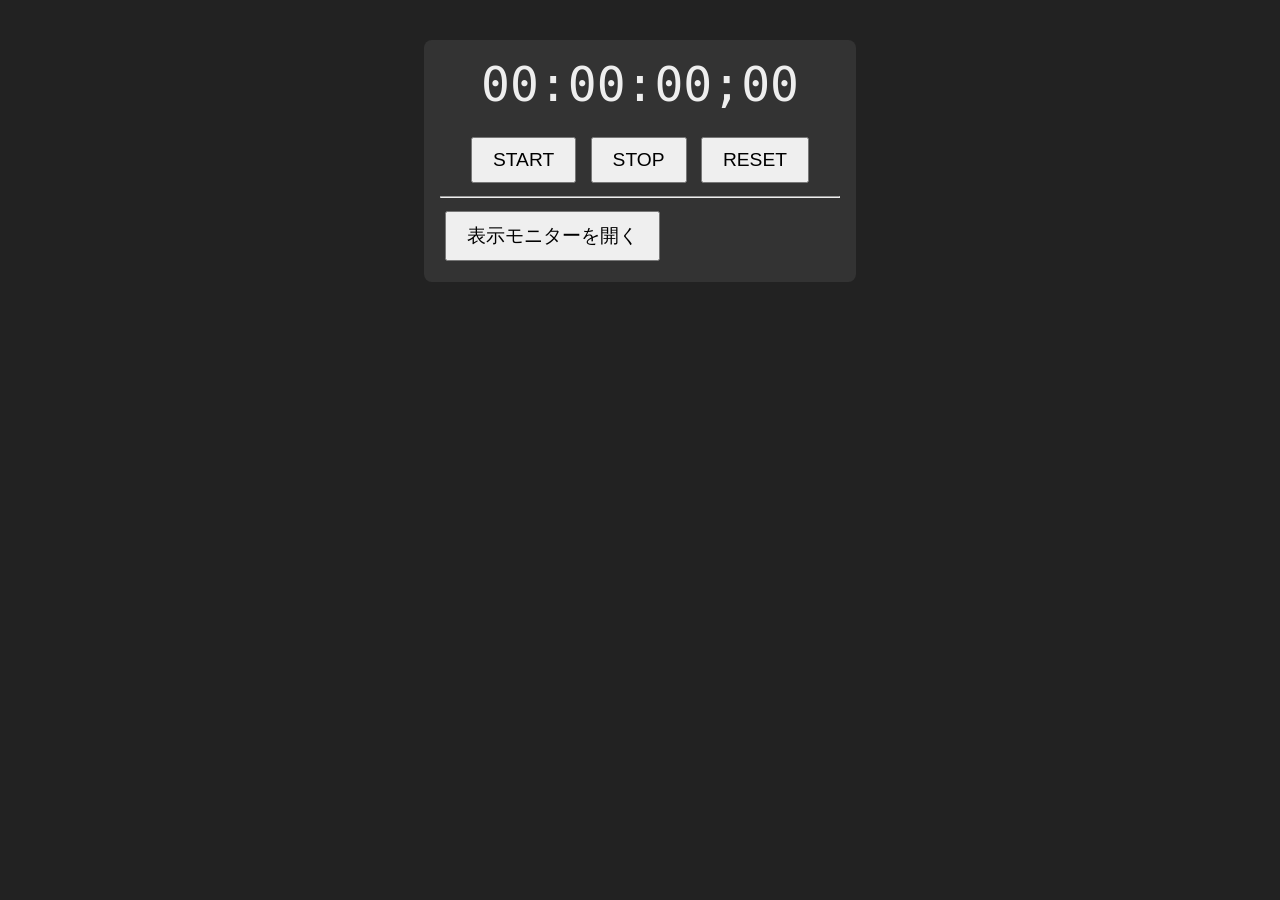
==== frontend/index.html @ d266b207 "first commit" ====
<!DOCTYPE html>
<html lang="ja">

<head>
    <meta charset="UTF-8">
    <title>Controller - Broadcast Timer</title>
    <style>
        body {
            background: #222;
            color: #eee;
            font-family: sans-serif;
            padding: 2rem;
        }

        .panel {
            background: #333;
            padding: 1rem;
            border-radius: 8px;
            max-width: 400px;
            margin: auto;
        }

        button {
            padding: 10px 20px;
            font-size: 1.2rem;
            cursor: pointer;
            margin: 5px;
        }

        .timecode {
            font-size: 3rem;
            font-family: monospace;
            text-align: center;
            margin-bottom: 20px;
        }
    </style>
</head>

<body>
    <div class="panel">
        <div class="timecode" id="preview">00:00:00:00</div>
        <div style="text-align: center;">
            <button onclick="timerApp.sendAction('running')">START</button>
            <button onclick="timerApp.sendAction('stopped')">STOP</button>
            <button onclick="resetTimer()">RESET</button>
        </div>
        <hr>
        <button onclick="window.open('monitor.html', '_blank', 'width=800,height=600')">表示モニターを開く</button>
    </div>

    <script src="app.js"></script>
    <script>
        const API_URL = "wss://YOUR_API_ID.execute-api.REGION.amazonaws.com/prod";
        const previewEl = document.getElementById('preview');
        const timerApp = new BroadcastTimer(API_URL);

        function updatePreview() {
            previewEl.innerText = timerApp.formatTimecode(timerApp.getCurrentFrame());
            requestAnimationFrame(updatePreview);
        }

        function resetTimer() {
            timerApp.state.baseFrames = 0;
            timerApp.sendAction('reset');
        }

        requestAnimationFrame(updatePreview);
    </script>
</body>

</html>
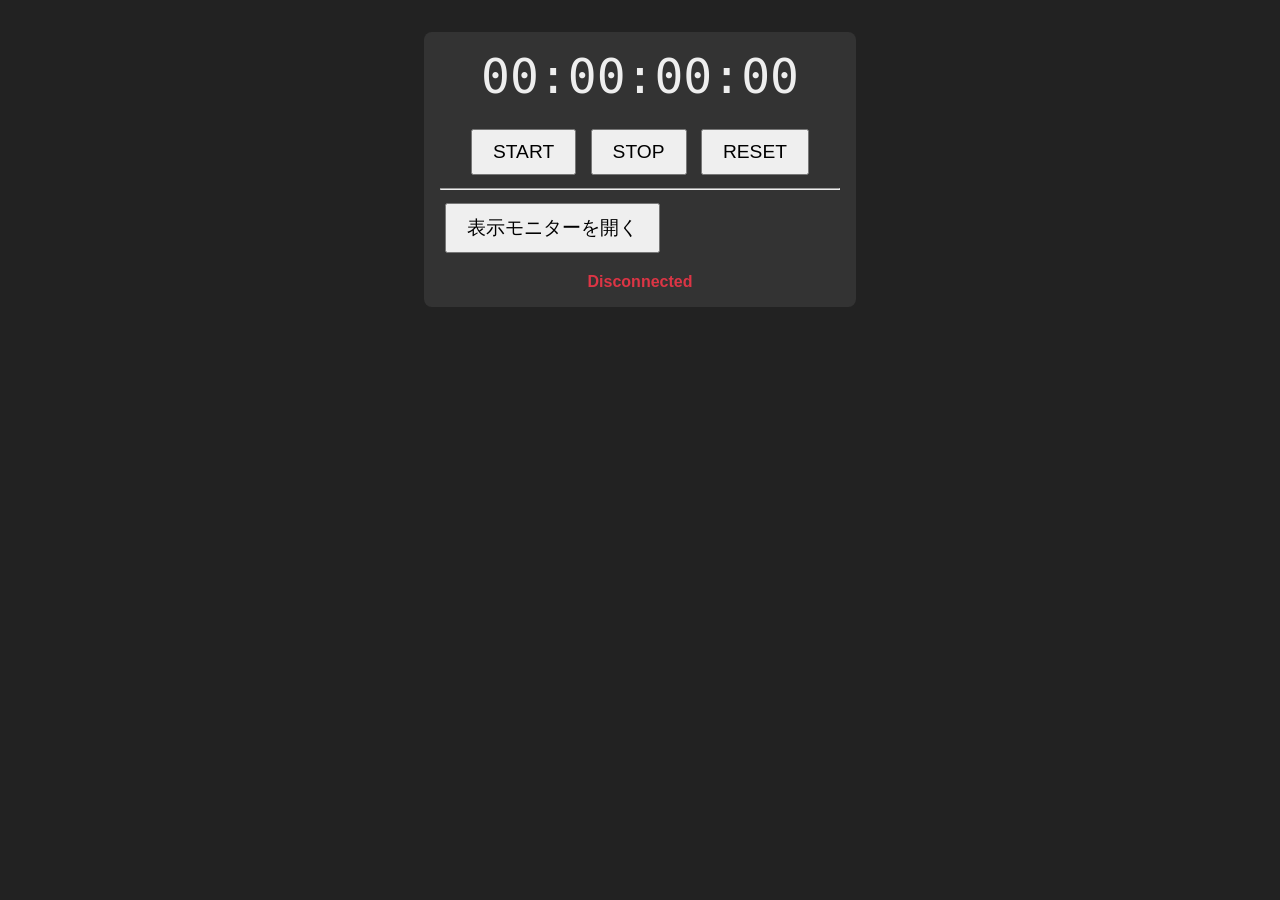
==== commit 7b3ccb46: "フロントエンドファイルを区分け" ====
--- a/frontend/index.html
+++ b/frontend/index.html
@@ -1,71 +1,30 @@
 <!DOCTYPE html>
-<html lang="ja">
-
+<html lang="ja"> <!--[cite: 2] -->
 <head>
-    <meta charset="UTF-8">
-    <title>Controller - Broadcast Timer</title>
-    <style>
-        body {
-            background: #222;
-            color: #eee;
-            font-family: sans-serif;
-            padding: 2rem;
-        }
-
-        .panel {
-            background: #333;
-            padding: 1rem;
-            border-radius: 8px;
-            max-width: 400px;
-            margin: auto;
-        }
-
-        button {
-            padding: 10px 20px;
-            font-size: 1.2rem;
-            cursor: pointer;
-            margin: 5px;
-        }
-
-        .timecode {
-            font-size: 3rem;
-            font-family: monospace;
-            text-align: center;
-            margin-bottom: 20px;
-        }
-    </style>
+    <meta charset="UTF-8"> <!--[cite: 2] -->
+    <title>Controller - Broadcast Timer</title> <!--[cite: 2] -->
+    <!-- 共通スタイルシートを読み込み -->
+    <link rel="stylesheet" href="style.css">
 </head>
-
-<body>
-    <div class="panel">
-        <div class="timecode" id="preview">00:00:00:00</div>
-        <div style="text-align: center;">
-            <button onclick="timerApp.sendAction('running')">START</button>
-            <button onclick="timerApp.sendAction('stopped')">STOP</button>
-            <button onclick="resetTimer()">RESET</button>
+<body class="controller-body">
+    <div class="panel"> <!--[cite: 2] -->
+        <!-- IDを app.js に合わせて修正 -->
+        <div class="timecode" id="timecode-display">00:00:00:00</div>
+        
+        <div style="text-align: center;"> <!--[cite: 2] -->
+            <!-- イベント処理は app.js 側で行うため、idのみ付与 -->
+            <button id="btn-start">START</button>
+            <button id="btn-stop">STOP</button>
+            <button id="btn-reset">RESET</button>
         </div>
         <hr>
-        <button onclick="window.open('monitor.html', '_blank', 'width=800,height=600')">表示モニターを開く</button>
+        <button onclick="window.open('monitor.html', '_blank', 'width=800,height=600')">表示モニターを開く</button> <!--[cite: 2] -->
+        
+        <!-- 接続ステータス表示（任意） -->
+        <div id="status-indicator" style="text-align: center; margin-top: 15px; font-weight: bold;"></div>
     </div>
 
-    <script src="app.js"></script>
-    <script>
-        const API_URL = "wss://YOUR_API_ID.execute-api.REGION.amazonaws.com/prod";
-        const previewEl = document.getElementById('preview');
-        const timerApp = new BroadcastTimer(API_URL);
-
-        function updatePreview() {
-            previewEl.innerText = timerApp.formatTimecode(timerApp.getCurrentFrame());
-            requestAnimationFrame(updatePreview);
-        }
-
-        function resetTimer() {
-            timerApp.state.baseFrames = 0;
-            timerApp.sendAction('reset');
-        }
-
-        requestAnimationFrame(updatePreview);
-    </script>
+    <!-- 統合したJSファイルを読み込み -->
+    <script src="app.js"></script> <!--[cite: 2] -->
 </body>
-
 </html>
--- a/frontend/style.css
+++ b/frontend/style.css
@@ -0,0 +1,83 @@
+/* 共通スタイル */
+body {
+    margin: 0;
+    font-family: sans-serif;
+}
+
+/* =========================================
+   コントローラー画面 (index.html) のスタイル
+   ========================================= */
+.controller-body {
+    background: #222;
+    /*[cite: 2] */
+    color: #eee;
+    /*[cite: 2] */
+    padding: 2rem;
+    /*[cite: 2] */
+}
+
+.controller-body .panel {
+    background: #333;
+    /*[cite: 2] */
+    padding: 1rem;
+    /*[cite: 2] */
+    border-radius: 8px;
+    /*[cite: 2] */
+    max-width: 400px;
+    /*[cite: 2] */
+    margin: auto;
+    /*[cite: 2] */
+}
+
+.controller-body button {
+    padding: 10px 20px;
+    /*[cite: 2] */
+    font-size: 1.2rem;
+    /*[cite: 2] */
+    cursor: pointer;
+    /*[cite: 2] */
+    margin: 5px;
+    /*[cite: 2] */
+}
+
+.controller-body .timecode {
+    font-size: 3rem;
+    /*[cite: 2] */
+    font-family: monospace;
+    /*[cite: 2] */
+    text-align: center;
+    /*[cite: 2] */
+    margin-bottom: 20px;
+    /*[cite: 2] */
+}
+
+/* =========================================
+   モニター画面 (monitor.html) のスタイル
+   ========================================= */
+.monitor-body {
+    background-color: #000;
+    /* */
+    color: #fff;
+    /*[cite: 3] */
+    display: flex;
+    /*[cite: 3] */
+    justify-content: center;
+    /*[cite: 3] */
+    align-items: center;
+    /*[cite: 3] */
+    height: 100vh;
+    /*[cite: 3] */
+    font-family: 'Courier New', Courier, monospace;
+    /*[cite: 3] */
+    overflow: hidden;
+    /*[cite: 3] */
+    cursor: none;
+    /* 現場でのマウス映り込み防止[cite: 3] */
+}
+
+.monitor-body #timecode-display {
+    font-size: 18vw;
+    /*[cite: 3] */
+    font-variant-numeric: tabular-nums;
+    /*[cite: 3] */
+}
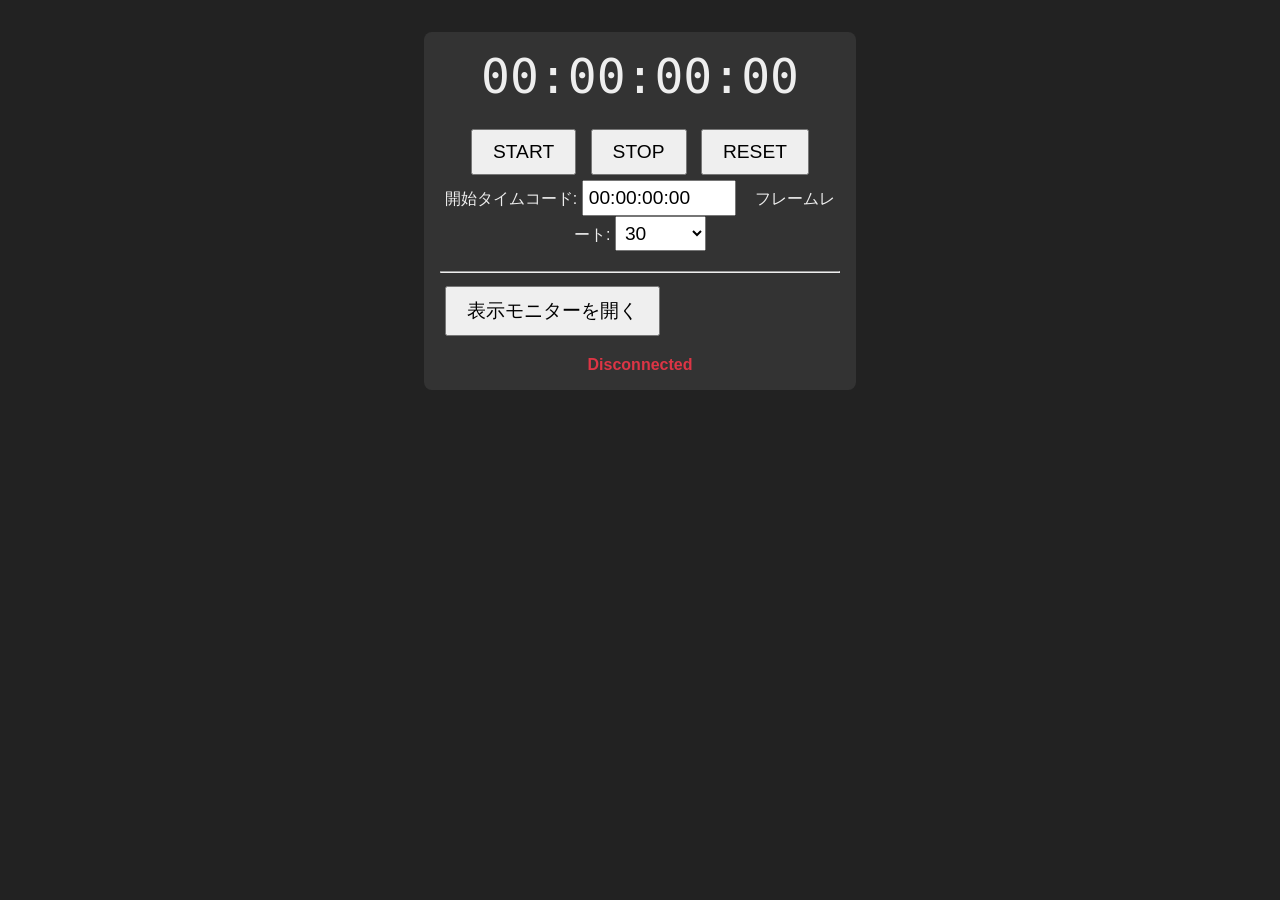
==== commit 6be42039: "Add timecode settings area to index.html" ====
--- a/frontend/index.html
+++ b/frontend/index.html
@@ -17,6 +17,24 @@
             <button id="btn-stop">STOP</button>
             <button id="btn-reset">RESET</button>
         </div>
+        <!-- タイムコード設定エリア -->
+        <div id="settings-panel" style="margin-bottom: 20px; text-align: center;">
+            <label style="margin-right: 15px;">
+                開始タイムコード: 
+            <input type="text" id="startTimeInput" value="00:00:00:00" style="font-size: 1.2rem; padding: 5px; width: 140px;">
+            </label>
+            <label>
+                フレームレート:
+                <select id="fpsSelect" style="font-size: 1.2rem; padding: 5px;">
+                    <option value="23.976">23.976</option>
+                    <option value="24">24</option>
+                    <option value="29.97">29.97</option>
+                    <option value="30" selected>30</option>
+                    <option value="59.94">59.94</option>
+                    <option value="60">60</option>
+                </select>
+            </label>
+        </div>
         <hr>
         <button onclick="window.open('monitor.html', '_blank', 'width=800,height=600')">表示モニターを開く</button> <!--[cite: 2] -->
         
@@ -27,4 +45,4 @@
     <!-- 統合したJSファイルを読み込み -->
     <script src="app.js"></script> <!--[cite: 2] -->
 </body>
-</html>+</html>
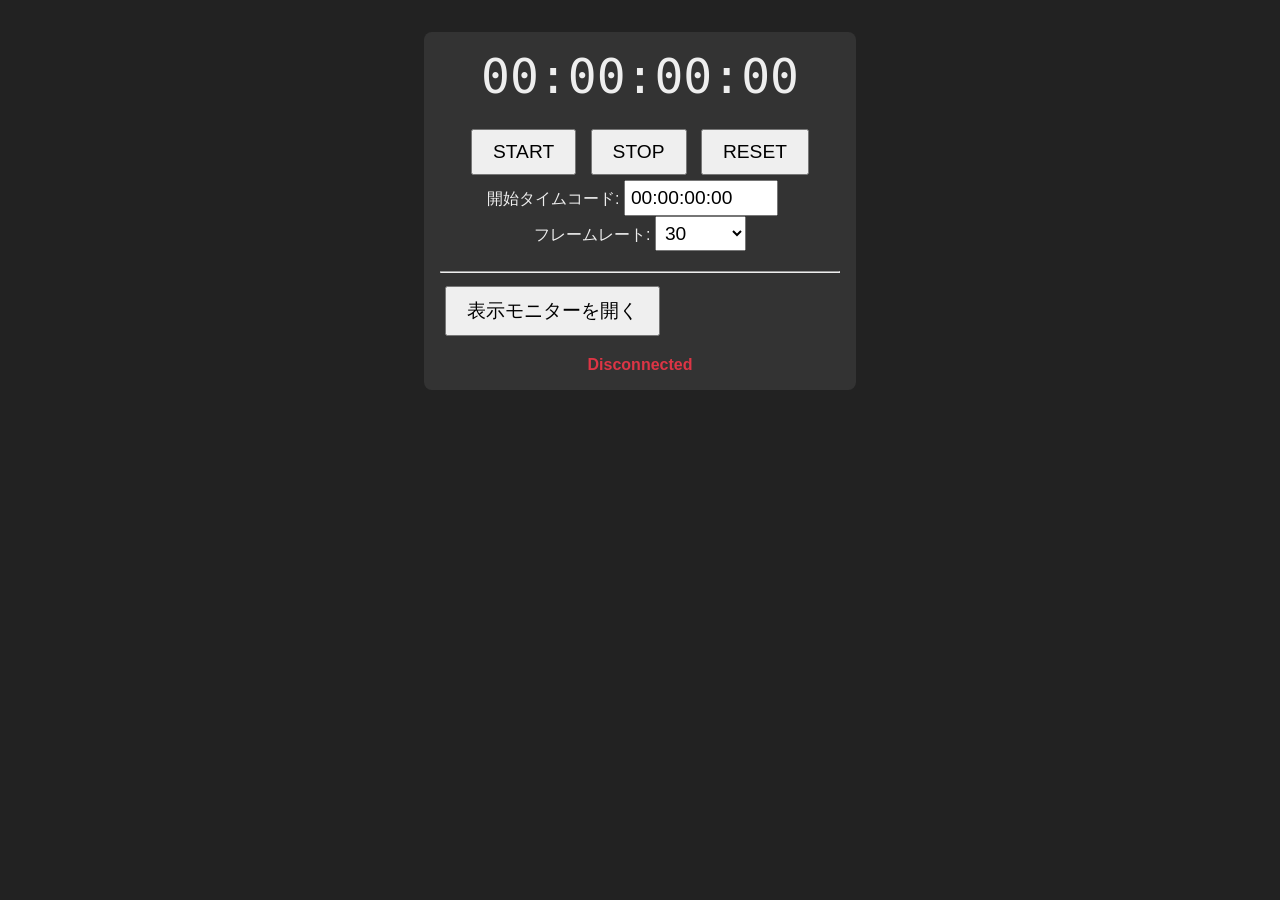
==== commit 23fbec32: "Refactor time code and frame rate input structure" ====
--- a/frontend/index.html
+++ b/frontend/index.html
@@ -19,21 +19,25 @@
         </div>
         <!-- タイムコード設定エリア -->
         <div id="settings-panel" style="margin-bottom: 20px; text-align: center;">
-            <label style="margin-right: 15px;">
-                開始タイムコード: 
-            <input type="text" id="startTimeInput" value="00:00:00:00" style="font-size: 1.2rem; padding: 5px; width: 140px;">
-            </label>
-            <label>
-                フレームレート:
-                <select id="fpsSelect" style="font-size: 1.2rem; padding: 5px;">
-                    <option value="23.976">23.976</option>
-                    <option value="24">24</option>
-                    <option value="29.97">29.97</option>
-                    <option value="30" selected>30</option>
-                    <option value="59.94">59.94</option>
-                    <option value="60">60</option>
-                </select>
-            </label>
+            <div>
+                <label style="margin-right: 15px;">
+                    開始タイムコード: 
+                    <input type="text" id="startTimeInput" value="00:00:00:00" style="font-size: 1.2rem; padding: 5px; width: 140px;">
+                </label>
+            </div>
+            <div>
+                <label>
+                    フレームレート:
+                    <select id="fpsSelect" style="font-size: 1.2rem; padding: 5px;">
+                        <option value="23.976">23.976</option>
+                        <option value="24">24</option>
+                        <option value="29.97">29.97</option>
+                        <option value="30" selected>30</option>
+                        <option value="59.94">59.94</option>
+                        <option value="60">60</option>
+                    </select>
+                </label>
+            </div>
         </div>
         <hr>
         <button onclick="window.open('monitor.html', '_blank', 'width=800,height=600')">表示モニターを開く</button> <!--[cite: 2] -->
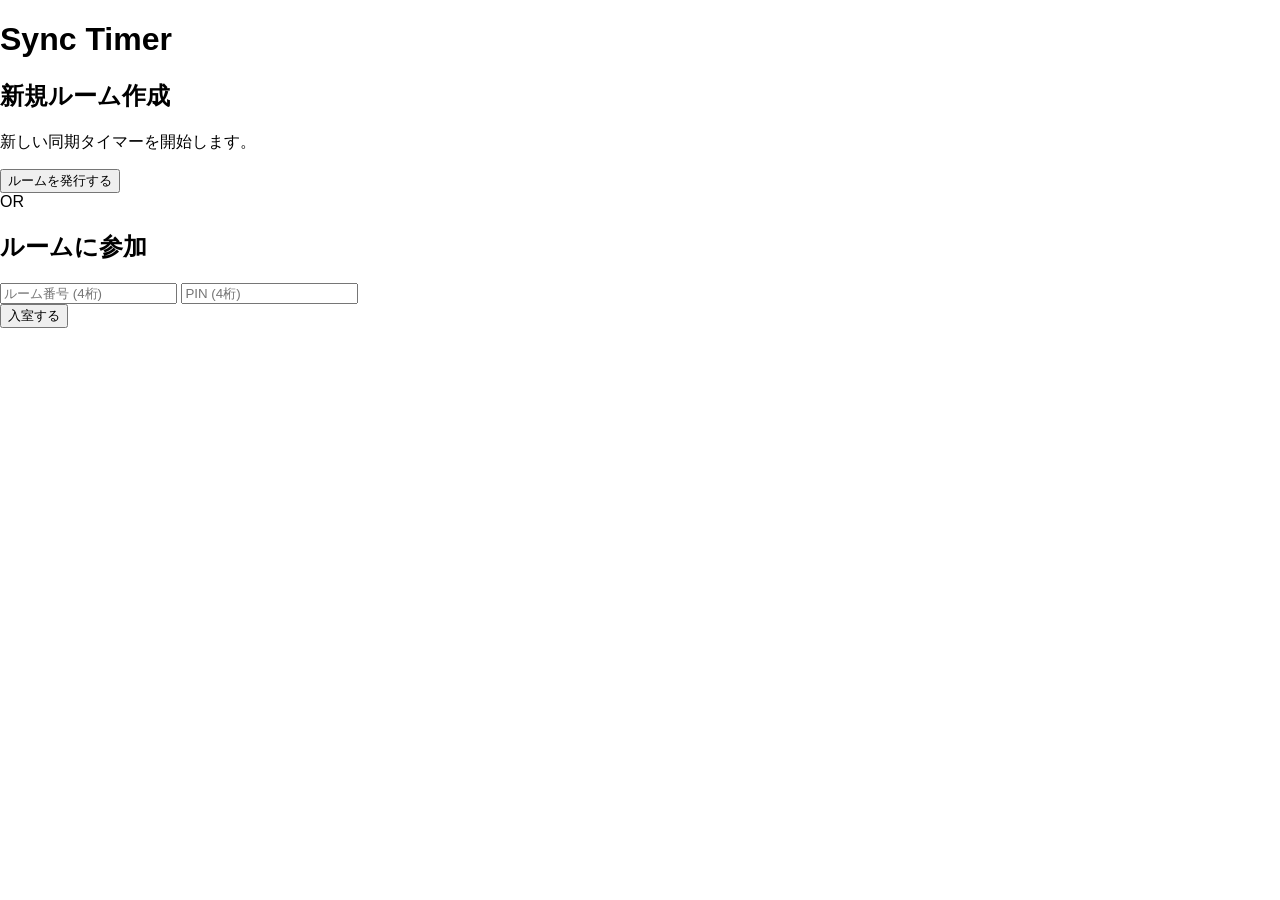
==== commit 4d883af3: "Update index.html for sync timer features" ====
--- a/frontend/index.html
+++ b/frontend/index.html
@@ -1,52 +1,53 @@
 <!DOCTYPE html>
-<html lang="ja"> <!--[cite: 2] -->
+<html lang="ja">
 <head>
-    <meta charset="UTF-8"> <!--[cite: 2] -->
-    <title>Controller - Broadcast Timer</title> <!--[cite: 2] -->
-    <!-- 共通スタイルシートを読み込み -->
+    <meta charset="UTF-8">
+    <title>Sync Timer - Welcome</title>
     <link rel="stylesheet" href="style.css">
 </head>
-<body class="controller-body">
-    <div class="panel"> <!--[cite: 2] -->
-        <!-- IDを app.js に合わせて修正 -->
-        <div class="timecode" id="timecode-display">00:00:00:00</div>
+<body>
+    <div class="container">
+        <h1>Sync Timer</h1>
         
-        <div style="text-align: center;"> <!--[cite: 2] -->
-            <!-- イベント処理は app.js 側で行うため、idのみ付与 -->
-            <button id="btn-start">START</button>
-            <button id="btn-stop">STOP</button>
-            <button id="btn-reset">RESET</button>
+        <!-- 新規作成カード -->
+        <div class="card">
+            <h2>新規ルーム作成</h2>
+            <p>新しい同期タイマーを開始します。</p>
+            <button id="btn-create" class="btn-primary">ルームを発行する</button>
         </div>
-        <!-- タイムコード設定エリア -->
-        <div id="settings-panel" style="margin-bottom: 20px; text-align: center;">
-            <div>
-                <label style="margin-right: 15px;">
-                    開始タイムコード: 
-                    <input type="text" id="startTimeInput" value="00:00:00:00" style="font-size: 1.2rem; padding: 5px; width: 140px;">
-                </label>
+
+        <div class="divider">OR</div>
+
+        <!-- 既存入室カード -->
+        <div class="card">
+            <h2>ルームに参加</h2>
+            <div class="input-group">
+                <input type="text" id="room-id" placeholder="ルーム番号 (4桁)" maxlength="4">
+                <input type="text" id="room-pin" placeholder="PIN (4桁)" maxlength="4">
             </div>
-            <div>
-                <label>
-                    フレームレート:
-                    <select id="fpsSelect" style="font-size: 1.2rem; padding: 5px;">
-                        <option value="23.976">23.976</option>
-                        <option value="24">24</option>
-                        <option value="29.97">29.97</option>
-                        <option value="30" selected>30</option>
-                        <option value="59.94">59.94</option>
-                        <option value="60">60</option>
-                    </select>
-                </label>
-            </div>
+            <button id="btn-join" class="btn-secondary">入室する</button>
         </div>
-        <hr>
-        <button onclick="window.open('monitor.html', '_blank', 'width=800,height=600')">表示モニターを開く</button> <!--[cite: 2] -->
-        
-        <!-- 接続ステータス表示（任意） -->
-        <div id="status-indicator" style="text-align: center; margin-top: 15px; font-weight: bold;"></div>
     </div>
 
-    <!-- 統合したJSファイルを読み込み -->
-    <script src="app.js"></script> <!--[cite: 2] -->
+    <script>
+        // 「新規作成」ボタン
+        document.getElementById('btn-create').addEventListener('click', () => {
+            const newRoom = Math.floor(1000 + Math.random() * 9000);
+            const newPin = Math.floor(1000 + Math.random() * 9000);
+            // URLパラメータに乗せてタイマーページへ移動
+            window.location.href = `timer.html?room=${newRoom}&pin=${newPin}&mode=new`;
+        });
+
+        // 「入室」ボタン
+        document.getElementById('btn-join').addEventListener('click', () => {
+            const room = document.getElementById('room-id').value;
+            const pin = document.getElementById('room-pin').value;
+            if (room.length === 4 && pin.length === 4) {
+                window.location.href = `timer.html?room=${room}&pin=${pin}&mode=join`;
+            } else {
+                alert('ルーム番号とPINを4桁で入力してください。');
+            }
+        });
+    </script>
 </body>
 </html>
--- a/frontend/style.css
+++ b/frontend/style.css
@@ -73,11 +73,12 @@
     /*[cite: 3] */
     cursor: none;
     /* 現場でのマウス映り込み防止[cite: 3] */
+    padding: 10px;
 }
 
 .monitor-body #timecode-display {
-    font-size: 18vw;
+    font-size: 10vw;
     /*[cite: 3] */
     font-variant-numeric: tabular-nums;
     /*[cite: 3] */
-}+}
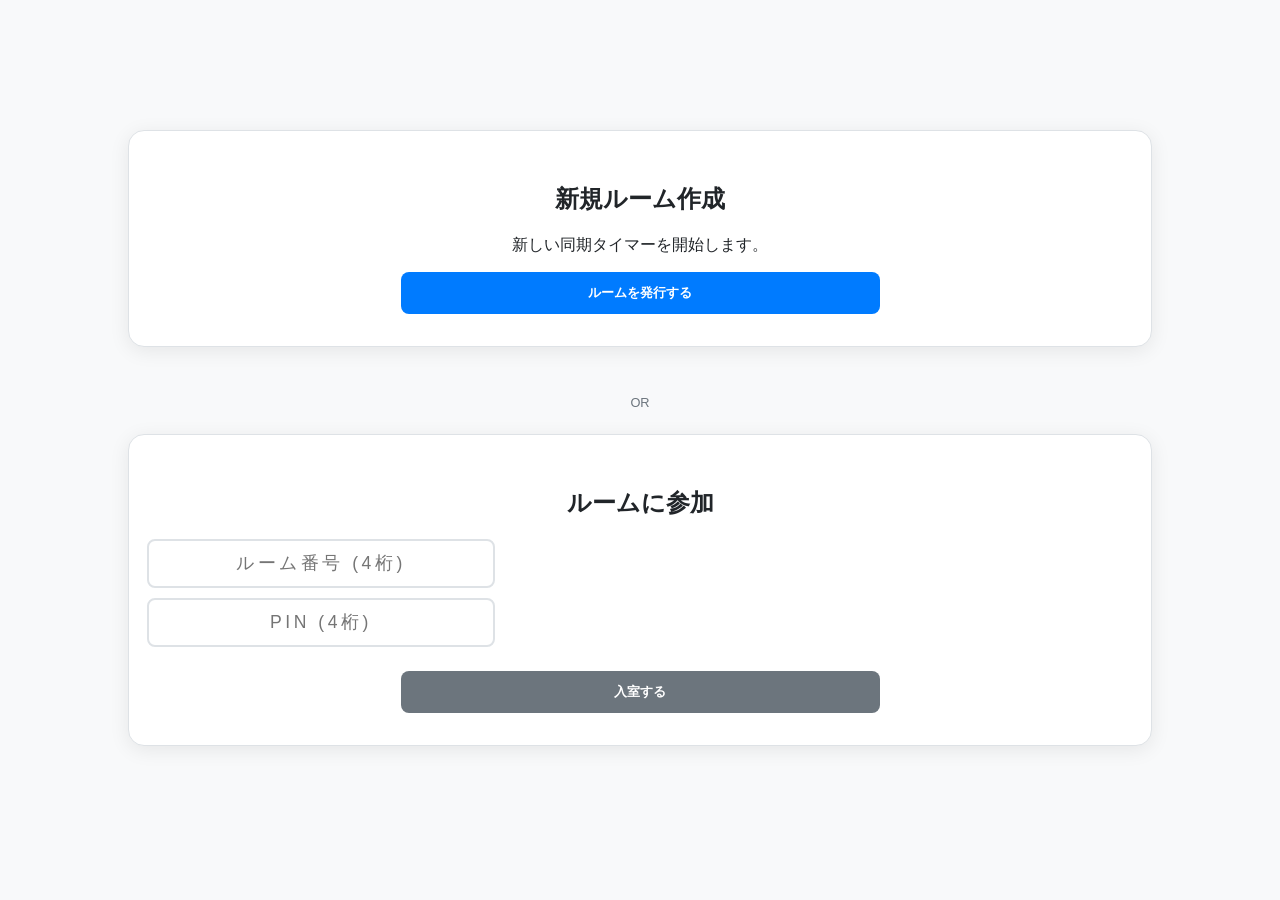
==== commit f043ad86: "部屋関連をすべて実装" ====
--- a/frontend/index.html
+++ b/frontend/index.html
@@ -5,10 +5,8 @@
     <title>Sync Timer - Welcome</title>
     <link rel="stylesheet" href="style.css">
 </head>
-<body>
+<body class="entry-body">
     <div class="container">
-        <h1>Sync Timer</h1>
-        
         <!-- 新規作成カード -->
         <div class="card">
             <h2>新規ルーム作成</h2>
--- a/frontend/style.css
+++ b/frontend/style.css
@@ -1,84 +1,290 @@
-/* 共通スタイル */
+/* =========================================
+   共通・基本スタイル
+   ========================================= */
+:root {
+    --primary-color: #007bff;
+    --primary-hover: #0056b3;
+    --bg-entry: #f8f9fa;
+    --bg-controller: #222;
+    --bg-monitor: #000;
+    --panel-bg: #333;
+    --text-light: #eee;
+    --border-color: #dee2e6;
+}
+
 body {
     margin: 0;
-    font-family: sans-serif;
-}
-
-/* =========================================
-   コントローラー画面 (index.html) のスタイル
+    font-family: 'JetBrains Mono', 'Source Code Pro', sans-serif;
+}
+
+/* =========================================
+   ルーム選択画面 (index.html) のスタイル
+   ========================================= */
+.entry-body {
+    background-color: var(--bg-entry);
+    display: flex;
+    justify-content: center;
+    align-items: center;
+    min-height: 100vh;
+    color: #212529;
+}
+
+.entry-body .container {
+    display: flex;
+    flex-direction: column;
+    width: 100%;
+    max-width: 80vw;
+    padding: 20px;
+    text-align: center;
+}
+
+.entry-body .card {
+    justify-items: center;
+    background: white;
+    padding: 2rem;
+    border-radius: 16px;
+    box-shadow: 0 4px 20px rgba(0, 0, 0, 0.08);
+    margin-bottom: 1.5rem;
+    border: 1px solid var(--border-color);
+}
+
+.entry-body .divider {
+    margin: 1.5rem 0;
+    font-size: 0.8rem;
+    color: #6c757d;
+    position: relative;
+}
+
+.entry-body .input-group {
+    display: flex;
+    flex-direction: column;
+    align-items: center;
+    justify-content: center;
+    gap: 10px;
+    margin-bottom: 1.5rem;
+    max-width: 20rem;
+}
+
+.entry-body input {
+    width: 100%;
+    padding: 12px;
+    border: 2px solid var(--border-color);
+    border-radius: 8px;
+    text-align: center;
+    font-size: 1.1rem;
+    letter-spacing: 0.2em;
+}
+
+.entry-body button {
+    width: 50%;
+    padding: 12px;
+    border: none;
+    border-radius: 8px;
+    font-weight: 600;
+    cursor: pointer;
+    transition: 0.2s;
+}
+
+.entry-body .btn-primary {
+    background: var(--primary-color);
+    color: white;
+}
+
+.entry-body .btn-secondary {
+    background: #6c757d;
+    color: white;
+}
+
+/* =========================================
+   コントローラー画面 (timer.html / controller)
    ========================================= */
 .controller-body {
-    background: #222;
-    /*[cite: 2] */
-    color: #eee;
-    /*[cite: 2] */
+    background: var(--bg-controller);
+    color: var(--text-light);
+    height: 100vh;
+    display: flex;
+    justify-content: center;
+    align-items: center;
+    flex-direction: column;
+    gap: 20px;
+}
+
+.controller-body .panel {
+    background: var(--panel-bg);
+    padding: 1.5rem;
+    border-radius: 12px;
+    max-width: 500px;
+    box-shadow: 0 8px 32px rgba(0, 0, 0, 0.3);
+
+    display: flex;
+    flex-direction: column;
+    align-items: center;
+    justify-content: center;
+    gap: 30px;
+}
+
+.controller-body .timecode {
+    font-size: 3.5rem;
+    text-align: center;
+    color: #ffffff;
+    /* モニターと同様に全角化と等幅フォントを適用 */
+    text-transform: full-width;
+    font-family: "Courier New", Courier, monospace;
+    text-shadow: 0 0 10px rgba(0, 255, 0, 0.3);
+}
+
+.controller-body .timecode label {
+    margin-right: 15px;
+}
+
+.controller-body .button-group {
+    display: flex;
+    gap: 15px;
+    padding: 10px;
+}
+
+.controller-body button {
+    padding: 12px 24px;
+    font-size: 1.1rem;
+    font-weight: bold;
+    cursor: pointer;
+    border-radius: 6px;
+    border: none;
+    transition: opacity 0.2s;
+}
+
+.controller-body button:hover {
+    opacity: 0.8;
+}
+
+.controller-body .btn-start {
+    background: #28a745;
+    color: white;
+}
+
+.controller-body .btn-stop {
+    background: #dc3545;
+    color: white;
+}
+
+.controller-body .btn-reset {
+    background: #6c757d;
+    color: white;
+}
+
+.controller-body .settings-panel {
+    display: flex;
+    flex-direction: column;
+    align-items: center;
+    gap: 10px;
+    padding: 10px;
+    background: var(--panel-bg);
+    padding: 1rem;
+    border-radius: 8px;
+    width: 100%;
+    max-width: 400px;
+    box-shadow: 0 4px 16px rgba(0, 0, 0, 0.2);
+}
+
+.controller-body .settings-panel input {
+    font-size: 1.2rem;
+    padding: 5px;
+    width: 140px;
+    text-align: center;
+}
+
+.controller-body .settings-panel select {
+    font-size: 1.2rem;
+    padding: 5px;
+    width: 160px;
+    text-align: center;
+;
+}
+
+/* ルーム情報表示用 */
+.controller-body .room-info {
+    display: flex;
+    flex-direction: column;
+    align-items: center;
+    gap: 10px;
+    text-align: center;
+    font-size: 0.9rem;
+    color: #aaa;
+}
+
+.controller-body .room-info p {
+    font-size: 0.8rem;
+    color: #888;
+    margin: 0px;
+}
+
+.controller-body .room-info small {
+    font-size: 0.8rem;
+    color: #888;
+    margin: 0px;
+}
+
+.controller-body .room-info .btn-leave {
+    padding: 10px 20px;
+    font-size: 1.1rem;
+    font-weight: bold;
+    cursor: pointer
+}
+
+.modal-overlay {
+    position: fixed;
+    top: 0;
+    left: 0;
+    width: 100%;
+    height: 100%;
+    background: rgba(0, 0, 0, 0.7);
+    display: flex;
+    justify-content: center;
+    align-items: center;
+    z-index: 1000;
+}
+
+.modal-content {
+    background: #2a2a2a;
     padding: 2rem;
-    /*[cite: 2] */
-}
-
-.controller-body .panel {
-    background: #333;
-    /*[cite: 2] */
-    padding: 1rem;
-    /*[cite: 2] */
-    border-radius: 8px;
-    /*[cite: 2] */
-    max-width: 400px;
-    /*[cite: 2] */
-    margin: auto;
-    /*[cite: 2] */
-}
-
-.controller-body button {
-    padding: 10px 20px;
-    /*[cite: 2] */
-    font-size: 1.2rem;
-    /*[cite: 2] */
-    cursor: pointer;
-    /*[cite: 2] */
-    margin: 5px;
-    /*[cite: 2] */
-}
-
-.controller-body .timecode {
-    font-size: 3rem;
-    /*[cite: 2] */
-    font-family: monospace;
-    /*[cite: 2] */
-    text-align: center;
-    /*[cite: 2] */
-    margin-bottom: 20px;
-    /*[cite: 2] */
+    border-radius: 8px;
+    text-align: center;
+    border: 1px solid #444;
+    color: white;
+}
+
+.modal-actions {
+    margin-top: 1.5rem;
+    display: flex;
+    gap: 1rem;
+    justify-content: center;
 }
 
 /* =========================================
    モニター画面 (monitor.html) のスタイル
    ========================================= */
 .monitor-body {
-    background-color: #000;
-    /* */
+    background-color: var(--bg-monitor);
     color: #fff;
-    /*[cite: 3] */
-    display: flex;
-    /*[cite: 3] */
-    justify-content: center;
-    /*[cite: 3] */
-    align-items: center;
-    /*[cite: 3] */
+    display: flex;
+    justify-content: center;
+    align-items: center;
     height: 100vh;
-    /*[cite: 3] */
-    font-family: 'Courier New', Courier, monospace;
-    /*[cite: 3] */
+    font-family: 'JetBrains Mono', 'Courier New', monospace;
     overflow: hidden;
-    /*[cite: 3] */
     cursor: none;
-    /* 現場でのマウス映り込み防止[cite: 3] */
+    /* マウス映り込み防止 */
     padding: 10px;
 }
 
 .monitor-body #timecode-display {
     font-size: 10vw;
-    /*[cite: 3] */
-    font-variant-numeric: tabular-nums;
-    /*[cite: 3] */
-}
+    /* より大きく視認性アップ */
+    /* 全角数字への変換（ブラウザのレイアウト機能を利用） */
+    text-transform: full-width;
+    /* タイムコードが左右にガタつかないよう、等幅フォントを指定 */
+    font-family: "Courier New", Courier, monospace;
+    /* 折り返しを禁止して1行を死守 */
+    white-space: nowrap;
+    overflow: hidden;
+}
